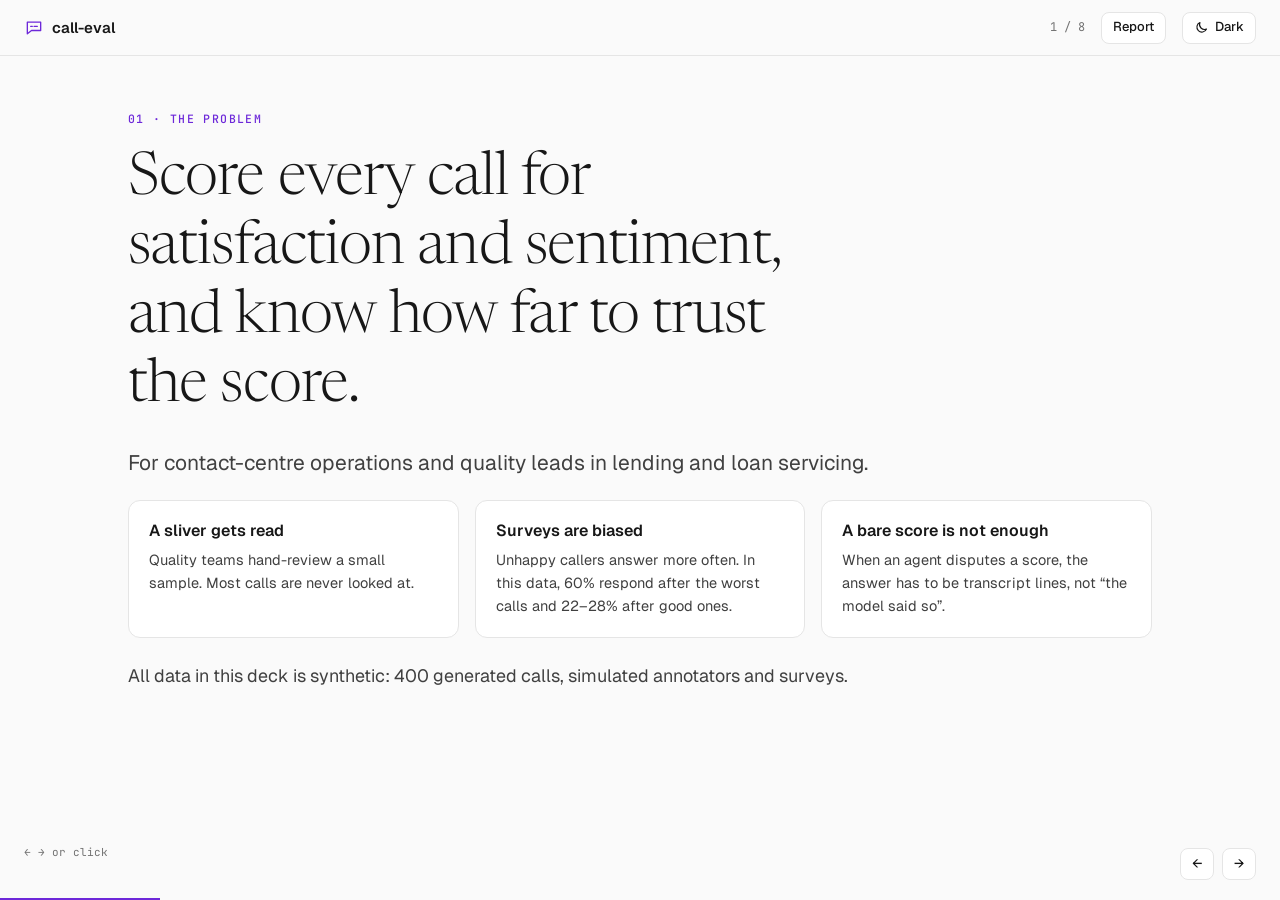
==== docs/pitch.html @ 8b32607b "Demo revamp: report structure, calm enterprise look, guided examples, deck" ====
<!doctype html>
<html lang="en">
<head>
<meta charset="utf-8">
<meta name="viewport" content="width=device-width, initial-scale=1">
<title>call-eval: deck</title>
<meta name="description" content="A short deck on call-eval: scoring every call for satisfaction and sentiment, and knowing how far to trust the score. Synthetic data.">
<link rel="icon" href="favicon.svg" type="image/svg+xml">
<link rel="icon" href="favicon-32.png" sizes="32x32" type="image/png">
<meta name="author" content="Henry Zhang">
<script>try { if (localStorage.getItem("calleval-theme") === "dark") document.documentElement.setAttribute("data-theme", "dark"); } catch (e) {}</script>
<link rel="preconnect" href="https://fonts.googleapis.com">
<link rel="preconnect" href="https://fonts.gstatic.com" crossorigin>
<link rel="stylesheet" href="https://fonts.googleapis.com/css2?family=Geist:wght@400;500;600&family=JetBrains+Mono:wght@400;500&family=Newsreader:opsz,wght@6..72,300;6..72,400&display=swap">
<link rel="stylesheet" href="style.css">
<style>
  html, body { height: 100%; }
  body { display: flex; flex-direction: column; overflow: hidden; }
  .deck-bar { display: flex; align-items: center; gap: 16px; height: 56px; padding: 0 24px; border-bottom: 1px solid var(--border); flex: none; }
  .deck-bar .count { font-family: var(--mono); font-size: 12px; color: var(--muted); margin-left: auto; }
  .stage { flex: 1; position: relative; min-height: 0; }
  .slide { position: absolute; inset: 0; display: none; overflow-y: auto; padding: 6vh 24px 96px; cursor: pointer; }
  .slide.on { display: block; }
  main > .slide + .slide { margin: 0; border: 0; }
  .slide p.eyebrow, .slide p.mono-label { font-size: 11.5px; }
  .slide p.eyebrow { color: var(--accent-ink); }
  .slide .weakness p { font-size: 14px; }
  .slide .flow li { font-size: 14px; }
  .slide-in { max-width: 64rem; margin: 0 auto; }
  .slide h1 { font-size: clamp(34px, 5vw, 60px); max-width: 20ch; margin: 18px 0 24px; }
  .slide h2 { font-size: clamp(30px, 4vw, 48px); max-width: 22ch; margin: 18px 0 24px; }
  .slide p, .slide li { font-size: clamp(15px, 1.4vw, 18px); color: var(--text-2); }
  .slide .lede { font-size: clamp(17px, 1.7vw, 21px); }
  .cols3 { display: grid; grid-template-columns: repeat(3, minmax(0, 1fr)); gap: 16px; margin-top: 8px; }
  .cols2 { display: grid; grid-template-columns: repeat(2, minmax(0, 1fr)); gap: 16px; margin-top: 8px; }
  @media (max-width: 820px) { .cols3, .cols2 { grid-template-columns: minmax(0, 1fr); } }
  .card h3 { font-size: 16px; margin-bottom: 6px; }
  .card p { font-size: 14.5px; margin: 0; }
  .card ul { margin: 0; padding-left: 18px; display: flex; flex-direction: column; gap: 6px; }
  .card li { font-size: 14.5px; }
  .quote { font-family: var(--mono); font-size: 13.5px; background: var(--accent-soft); border: 1px solid var(--accent); border-radius: 10px; padding: 12px 14px; color: var(--text); margin-top: 20px; display: inline-block; }
  .big-num { font-family: var(--serif); font-weight: 300; font-size: 48px; line-height: 1.05; letter-spacing: -0.02em; font-variant-numeric: tabular-nums; }
  .big-num small { font-family: var(--mono); font-size: 13px; color: var(--muted); margin-left: 4px; letter-spacing: 0; }
  .metric .k { font-family: var(--mono); font-size: 11px; color: var(--muted); text-transform: uppercase; letter-spacing: .1em; }
  .metric .d { font-size: 13.5px; color: var(--text-2); margin-top: 6px; }
  .res-grid { display: grid; grid-template-columns: minmax(0, 2fr) minmax(0, 1fr); gap: 16px; }
  @media (max-width: 820px) { .res-grid { grid-template-columns: minmax(0, 1fr); } }
  .res-grid .tiles { gap: 12px; }
  .cta { display: inline-flex; align-items: center; gap: 8px; height: 44px; padding: 0 18px; border-radius: 10px; background: var(--accent-ink); color: #fff; text-decoration: none; font-weight: 500; font-size: 15px; margin-top: 8px; }
  :root[data-theme="dark"] .cta { color: #0a0a0a; }
  .deck-nav { position: fixed; right: 24px; bottom: 20px; display: flex; gap: 8px; z-index: 5; }
  .progress { position: fixed; left: 0; bottom: 0; height: 2px; background: var(--accent-ink); transition: width .2s; }
  .hint { position: fixed; left: 24px; bottom: 26px; font-family: var(--mono); font-size: 11px; color: var(--muted); }
  @media (max-width: 600px) { .hint { display: none; } }
</style>
</head>
<body>
<header class="deck-bar">
  <a class="brand" href="index.html">
    <span class="logo" aria-hidden="true"><svg viewBox="0 0 24 24" width="20" height="20"><path d="M4 5h16v10H9l-5 4z" fill="none" stroke="currentColor" stroke-width="1.6" stroke-linejoin="round"/><path d="M8 10h2M12 10h4" stroke="currentColor" stroke-width="1.6" stroke-linecap="round"/></svg></span>
    <span>call-eval</span>
  </a>
  <span class="count" id="count" aria-live="polite"></span>
  <a class="btn" href="index.html">Report</a>
  <button class="btn theme-btn" id="themeBtn" type="button" aria-pressed="false" aria-label="Switch to dark theme">
    <svg class="i-moon" viewBox="0 0 24 24" width="15" height="15" aria-hidden="true"><path d="M20 14.5A8 8 0 0 1 9.5 4a8 8 0 1 0 10.5 10.5z" fill="none" stroke="currentColor" stroke-width="1.8" stroke-linejoin="round"/></svg>
    <svg class="i-sun" viewBox="0 0 24 24" width="15" height="15" aria-hidden="true"><circle cx="12" cy="12" r="4" fill="none" stroke="currentColor" stroke-width="1.8"/><path d="M12 2v2M12 20v2M2 12h2M20 12h2M4.9 4.9l1.4 1.4M17.7 17.7l1.4 1.4M4.9 19.1l1.4-1.4M17.7 6.3l1.4-1.4" stroke="currentColor" stroke-width="1.8" stroke-linecap="round"/></svg>
    <span class="theme-label">Dark</span>
  </button>
</header>

<main class="stage" id="stage">
  <!-- 1 -->
  <section class="slide" aria-label="1. The problem"><div class="slide-in">
    <p class="eyebrow">01 &middot; The problem</p>
    <h1>Score every call for satisfaction and sentiment, and know how far to trust the score.</h1>
    <p class="lede">For contact-centre operations and quality leads in lending and loan servicing.</p>
    <div class="cols3">
      <div class="card"><h3>A sliver gets read</h3><p>Quality teams hand-review a small sample. Most calls are never looked at.</p></div>
      <div class="card"><h3>Surveys are biased</h3><p>Unhappy callers answer more often. In this data, 60% respond after the worst calls and 22&ndash;28% after good ones.</p></div>
      <div class="card"><h3>A bare score is not enough</h3><p>When an agent disputes a score, the answer has to be transcript lines, not &ldquo;the model said so&rdquo;.</p></div>
    </div>
    <p class="fine" style="margin-top:24px">All data in this deck is synthetic: 400 generated calls, simulated annotators and surveys.</p>
  </div></section>

  <!-- 2 -->
  <section class="slide" aria-label="2. The approach"><div class="slide-in">
    <p class="eyebrow">02 &middot; The approach</p>
    <h2>A model extracts facts. Code turns them into scores.</h2>
    <div class="cols3">
      <div class="card"><h3>Extract, don&rsquo;t judge</h3><p>The model answers narrow typed questions: was each request resolved, how many repeats, holds and transfers, which turn shows it. It never emits a score.</p></div>
      <div class="card"><h3>Two scores, separate evidence</h3><p>Satisfaction comes from resolution and effort. Sentiment comes from what the caller said. The gap between them is the polite-but-unresolved churn risk.</p></div>
      <div class="card"><h3>Measure trust</h3><p>Compare with two human annotators (the ceiling), seal a holdout, calibrate against surveys, and publish the error alongside the score.</p></div>
    </div>
  </div></section>

  <!-- 3 -->
  <section class="slide" aria-label="3. How it works"><div class="slide-in">
    <p class="eyebrow">03 &middot; How it works</p>
    <h2>Five steps, each one testable on its own.</h2>
    <ol class="flow" aria-label="Pipeline">
      <li><span class="n">1</span><b>Quality gate</b><span>Speaker labels, ASR confidence, length, dropped calls. Failures go to review.</span></li>
      <li><span class="n">2</span><b>Split by request</b><span>Each request judged on its own turns.</span></li>
      <li class="accent"><span class="n">3</span><b>Extract</b><span>Typed fields with validated evidence spans.</span></li>
      <li><span class="n">4</span><b>Score in code</b><span>Worst-weighted roll-up, one-line explanation.</span></li>
      <li><span class="n">5</span><b>Calibrate</b><span>Isotonic map to the survey scale, bias-weighted.</span></li>
    </ol>
    <p class="quote">C0379 &rarr; scored 2: hardship / forbearance not resolved &middot; sentiment mild</p>
    <p class="fine" style="margin-top:12px">The explanation is generated by code from the extracted fields; the transcript lines behind it are stored with the score.</p>
  </div></section>

  <!-- 4 -->
  <section class="slide" aria-label="4. Live demo"><div class="slide-in">
    <p class="eyebrow">04 &middot; Live demo</p>
    <h2>Every score opens onto the lines that produced it.</h2>
    <p class="lede">The report walks through three real calls from the data: a clearly satisfied caller, a polite caller who is a churn risk, and a call the quality gate sent to a person.</p>
    <a class="cta" href="index.html#product">Open the demo &rarr;</a>
    <div class="cols3" style="margin-top:28px">
      <div class="card"><h3>Call explorer</h3><p>Transcript with evidence highlighted, both scores and their explanations, human labels where they exist.</p></div>
      <div class="card"><h3>Review queue</h3><p>Every call that was not scored, or needs a look, with the reason.</p></div>
      <div class="card"><h3>Roll-ups</h3><p>By agent and by intent: mean score, calibrated score, unresolved share, churn risk.</p></div>
    </div>
  </div></section>

  <!-- 5 -->
  <section class="slide" aria-label="5. Results"><div class="slide-in">
    <p class="eyebrow">05 &middot; Results</p>
    <h2>At the human ceiling on satisfaction. Weak on the quiet churn risk.</h2>
    <div class="res-grid">
      <div class="tiles">
        <div class="tile metric"><div class="k">Satisfaction agreement</div><div class="big-num">0.85<small>wκ</small></div><div class="d">Jev vs adjudicated, sealed holdout, 95% CI [0.78, 0.91]. Two humans agree at 0.87; Jev vs one annotator 0.76.</div></div>
        <div class="tile metric"><div class="k">Sentiment agreement</div><div class="big-num">0.82<small>κ</small></div><div class="d">vs adjudicated, 95% CI [0.70, 0.91]. Two humans agree at 0.59.</div></div>
        <div class="tile metric"><div class="k">Calibration error</div><div class="big-num">0.14<small>survey pts</small></div><div class="d">Out of fold, down from 0.23 raw, on 83 survey calls.</div></div>
        <div class="tile metric"><div class="k">Cost and speed</div><div class="big-num">$4.14<small>per 20k calls</small></div><div class="d">293 ms per call (p50); 20,000 calls in about 25 minutes.</div></div>
      </div>
      <div class="card weakness">
        <p class="mono-label">Main weakness</p>
        <h4>The quiet churn risk is under-found</h4>
        <div class="v">6 / 15<small>found</small></div>
        <p>Polite, unresolved callers on the sealed holdout: Jev finds 6 of 15, the rules 8 of 15, both with no false alarms.</p>
        <p class="also">And on this synthetic data the rule baseline is not worse than Jev: the paired dev difference is &minus;0.016 [&minus;0.046, +0.011] on satisfaction, within noise.</p>
      </div>
    </div>
  </div></section>

  <!-- 6 -->
  <section class="slide" aria-label="6. How it was built and tested"><div class="slide-in">
    <p class="eyebrow">06 &middot; How it was built and tested</p>
    <h2>The rules that matter are enforced by code, not good intentions.</h2>
    <div class="cols2">
      <div class="card"><h3>Evaluation discipline</h3><ul>
        <li>200 dev calls to iterate; 100 sealed, read through one function, ledgered by hash, a second run refused.</li>
        <li>Baseline run twice: 98.8% identical satisfaction, 99.4% identical sentiment.</li>
        <li>A change counts only if a paired bootstrap clears sampling and run-to-run noise. One did: sentiment +0.059 [+0.008, +0.110].</li>
      </ul></div>
      <div class="card"><h3>Engineering</h3><ul>
        <li>56 pytest tests, no network: determinism, span integrity, gate, holdout guard, calibration, schema.</li>
        <li>Architecture tests: one module may call a model, one function may open the holdout, scoring never imports an extractor.</li>
        <li>Every model response cached; model id, question version and code version on every row.</li>
        <li>Coding-agent guardrails: an edit guard on data and acceptance tests, tests after every edit, a read-only reviewer.</li>
      </ul></div>
    </div>
  </div></section>

  <!-- 7 -->
  <section class="slide" aria-label="7. Limits"><div class="slide-in">
    <p class="eyebrow">07 &middot; Limits</p>
    <h2>What this does not show yet.</h2>
    <div class="cols2">
      <div class="card"><ul>
        <li><b>Synthetic data.</b> Template-generated calls make agreement optimistic; on real calls the ceiling must be measured.</li>
        <li><b>The rules are not a result.</b> They were written against the same templates; expect them to fall away on real paraphrase.</li>
        <li><b>Churn-risk recall</b> is low: most polite, unresolved callers are missed.</li>
      </ul></div>
      <div class="card"><ul>
        <li><b>83 surveys</b> behind calibration. It helps Jev and slightly hurts the rules; until error is clearly below raw, publish buckets.</li>
        <li><b>Adjudication is simulated.</b> The system-vs-one-annotator comparison does not depend on it.</li>
        <li><b>One disclosed leak:</b> two holdout calls appeared in an early eight-call smoke test.</li>
      </ul></div>
    </div>
  </div></section>

  <!-- 8 -->
  <section class="slide" aria-label="8. Roadmap"><div class="slide-in">
    <p class="eyebrow">08 &middot; Roadmap</p>
    <h2>Now, next, later.</h2>
    <div class="cols3">
      <div class="card"><p class="mono-label" style="color:var(--accent-ink);margin-bottom:10px">Now</p><ul>
        <li>Raise churn-risk recall on dev; keep a change only if it clears both noise floors.</li>
        <li>Tighten Jev intent precision: require a cited caller turn for model-only requests.</li>
      </ul></div>
      <div class="card"><p class="mono-label" style="color:var(--accent-ink);margin-bottom:10px">Next</p><ul>
        <li>Score-distribution drift alert.</li>
        <li>A shadow night of about 20,000 calls, published as buckets until calibration holds.</li>
      </ul></div>
      <div class="card"><p class="mono-label" style="color:var(--accent-ink);margin-bottom:10px">Later</p><ul>
        <li>Real calls and real annotators; measure the ceiling first.</li>
        <li>Calibration on real surveys, refit on a schedule.</li>
      </ul></div>
    </div>
    <p style="margin-top:28px"><a href="index.html">Read the full report</a> &middot; <a href="https://github.com/henryzhangpku/call-eval">Source on GitHub</a></p>
  </div></section>
</main>

<div class="deck-nav">
  <button class="btn" id="prev" type="button" aria-label="Previous slide">&larr;</button>
  <button class="btn" id="next" type="button" aria-label="Next slide">&rarr;</button>
</div>
<p class="hint">&larr; &rarr; or click</p>
<div class="progress" id="progress"></div>

<script>
(function () {
  "use strict";
  var slides = Array.prototype.slice.call(document.querySelectorAll(".slide")), i = 0;
  function go(n) {
    i = Math.max(0, Math.min(slides.length - 1, n));
    slides.forEach(function (s, k) { s.classList.toggle("on", k === i); s.setAttribute("aria-hidden", String(k !== i)); });
    document.getElementById("count").textContent = (i + 1) + " / " + slides.length;
    document.getElementById("progress").style.width = (100 * (i + 1) / slides.length) + "%";
    if (location.hash !== "#" + (i + 1)) history.replaceState(null, "", "#" + (i + 1));
  }
  document.addEventListener("keydown", function (e) {
    if (e.altKey || e.ctrlKey || e.metaKey) return;
    if (e.key === "ArrowRight" || e.key === "PageDown" || e.key === " ") { e.preventDefault(); go(i + 1); }
    else if (e.key === "ArrowLeft" || e.key === "PageUp") { e.preventDefault(); go(i - 1); }
    else if (e.key === "Home") go(0);
    else if (e.key === "End") go(slides.length - 1);
  });
  document.getElementById("stage").addEventListener("click", function (e) {
    if (e.target.closest("a, button")) return;
    if (window.getSelection && String(window.getSelection())) return;
    go(e.clientX < window.innerWidth * 0.25 ? i - 1 : i + 1);
  });
  document.getElementById("prev").addEventListener("click", function () { go(i - 1); });
  document.getElementById("next").addEventListener("click", function () { go(i + 1); });
  window.addEventListener("hashchange", function () { go((parseInt(location.hash.slice(1), 10) || 1) - 1); });
  go((parseInt(location.hash.slice(1), 10) || 1) - 1);

  // Light by default; dark only through the toggle.
  var root = document.documentElement, btn = document.getElementById("themeBtn");
  function label() {
    var dark = root.getAttribute("data-theme") === "dark";
    btn.setAttribute("aria-pressed", String(dark));
    btn.setAttribute("aria-label", dark ? "Switch to light theme" : "Switch to dark theme");
    btn.querySelector(".theme-label").textContent = dark ? "Light" : "Dark";
  }
  label();
  btn.addEventListener("click", function () {
    var next = root.getAttribute("data-theme") === "dark" ? "light" : "dark";
    if (next === "dark") root.setAttribute("data-theme", "dark"); else root.removeAttribute("data-theme");
    try { localStorage.setItem("calleval-theme", next); } catch (e) { /* storage unavailable */ }
    label();
  });
})();
</script>
</body>
</html>
---- docs/style.css ----
/* call-eval demo and deck. Calm, neutral enterprise look: light by default, dark only through the toggle. */
:root {
  color-scheme: light;
  --bg: #fafafa;
  --surface: #ffffff;
  --surface-2: #f5f5f5;
  --border: #e5e5e5;
  --border-strong: #d4d4d4;
  --text: #171717;
  --text-2: #404040;
  --muted: #737373;
  --accent: #e9d5ff;
  --accent-soft: #f5edff;
  --accent-ink: #6d28d9;
  /* series: Jev, rules, human ceiling */
  --s1: #6d28d9;
  --s2: #a78bfa;
  --s-ceil: #a3a3a3;
  --grid: #ededed;
  /* sequential lavender to violet, with a readable ink per step */
  --seq-0: #f5f5f5; --seq-1: #f5edff; --seq-2: #e9d5ff; --seq-3: #d8b4fe;
  --seq-4: #a78bfa; --seq-5: #7c3aed; --seq-6: #5b21b6;
  --on-seq-0: #171717; --on-seq-1: #171717; --on-seq-2: #171717; --on-seq-3: #171717;
  --on-seq-4: #171717; --on-seq-5: #ffffff; --on-seq-6: #ffffff;
  /* semantic */
  --risk: #c2410c;
  --risk-bg: #fff1e8;
  --good: #15803d;
  --warn: #a16207;
  --hl-outcome: #f3e8ff; --ring-outcome: #7c3aed;
  --hl-effort: #fef3c7; --ring-effort: #b45309;
  --hl-pos: #dcfce7; --ring-pos: #16a34a;
  --hl-neu: #f0f0f0; --ring-neu: #a3a3a3;
  --hl-neg: #fee2e2; --ring-neg: #dc2626;
  --radius: 12px;
  --serif: "Newsreader", Georgia, "Times New Roman", serif;
  --sans: "Geist", system-ui, -apple-system, "Segoe UI", Roboto, "Helvetica Neue", Arial, sans-serif;
  --mono: "JetBrains Mono", ui-monospace, "SF Mono", Menlo, Consolas, monospace;
}
:root[data-theme="dark"] {
  color-scheme: dark;
  --bg: #0a0a0a; --surface: #171717; --surface-2: #1f1f1f; --border: #2a2a2a; --border-strong: #3a3a3a;
  --text: #fafafa; --text-2: #d4d4d4; --muted: #a3a3a3;
  --accent: #3b2a5c; --accent-soft: #221a33; --accent-ink: #c4b5fd;
  --s1: #c4b5fd; --s2: #7c3aed; --s-ceil: #737373; --grid: #262626;
  --seq-0: #1f1f1f; --seq-1: #2a2140; --seq-2: #3b2a5c; --seq-3: #4c1d95;
  --seq-4: #6d28d9; --seq-5: #a78bfa; --seq-6: #ddd6fe;
  --on-seq-0: #fafafa; --on-seq-1: #fafafa; --on-seq-2: #fafafa; --on-seq-3: #fafafa;
  --on-seq-4: #ffffff; --on-seq-5: #0a0a0a; --on-seq-6: #0a0a0a;
  --risk: #fb923c; --risk-bg: #2f1a0e; --good: #4ade80; --warn: #facc15;
  --hl-outcome: #2e2245; --ring-outcome: #a78bfa;
  --hl-effort: #3a2d0c; --ring-effort: #f59e0b;
  --hl-pos: #10301d; --ring-pos: #22c55e;
  --hl-neu: #262626; --ring-neu: #737373;
  --hl-neg: #3b1414; --ring-neg: #f87171;
}

* { box-sizing: border-box; }
html { scroll-behavior: smooth; scroll-padding-top: 72px; }
body { margin: 0; background: var(--bg); color: var(--text); font: 15px/1.6 var(--sans); -webkit-font-smoothing: antialiased; }
.wrap { max-width: 72rem; margin: 0 auto; padding: 0 24px; }
a { color: var(--accent-ink); text-underline-offset: 3px; text-decoration-thickness: 1px; }
:focus-visible { outline: 2px solid var(--accent-ink); outline-offset: 2px; border-radius: 4px; }
h1, h2, .h-md { font-family: var(--serif); font-weight: 300; letter-spacing: -0.015em; line-height: 1.15; }
h1 { font-size: clamp(34px, 5vw, 56px); margin: 14px 0 20px; max-width: 22ch; }
h2 { font-size: clamp(28px, 3.6vw, 40px); margin: 12px 0 18px; max-width: 26ch; }
.h-md { font-size: clamp(22px, 2.4vw, 28px); margin: 0 0 10px; }
h3, h4 { font-size: 15px; font-weight: 600; margin: 0 0 8px; line-height: 1.3; }
.h-sm { font-family: var(--mono); font-size: 11.5px; font-weight: 500; text-transform: uppercase; letter-spacing: .1em; color: var(--muted); margin: 32px 0 12px; }
p { margin: 0 0 12px; }
.muted { color: var(--muted); font-weight: 400; }
.small { font-size: 13px; }
.fine { font-size: 12.5px; color: var(--muted); }
.sr { position: absolute; width: 1px; height: 1px; overflow: hidden; clip: rect(0 0 0 0); white-space: nowrap; }
.eyebrow, .mono-label { font-family: var(--mono); font-size: 11.5px; font-weight: 500; text-transform: uppercase; letter-spacing: .12em; color: var(--muted); margin: 0; }
.eyebrow { color: var(--accent-ink); }

/* header and section nav */
.top { position: sticky; top: 0; z-index: 10; background: color-mix(in srgb, var(--bg) 90%, transparent); backdrop-filter: blur(10px); border-bottom: 1px solid var(--border); }
.top-inner { display: flex; align-items: center; gap: 20px; height: 56px; }
.brand { display: flex; align-items: center; gap: 8px; font-weight: 600; color: var(--text); text-decoration: none; font-size: 15px; }
.logo { color: var(--accent-ink); display: inline-flex; }
.nav { display: flex; gap: 4px; margin: 0 auto; overflow-x: auto; scrollbar-width: none; }
.nav a { color: var(--muted); text-decoration: none; font-size: 13.5px; white-space: nowrap; padding: 6px 10px; border-radius: 8px; }
.nav a:hover { color: var(--text); }
.nav a.active { color: var(--text); background: var(--accent-soft); box-shadow: inset 0 0 0 1px var(--accent); }
.top-actions { display: flex; gap: 8px; flex: none; }
.btn { display: inline-flex; align-items: center; gap: 6px; height: 32px; padding: 0 11px; border: 1px solid var(--border); border-radius: 8px; background: var(--surface); color: var(--text); text-decoration: none; font: inherit; font-size: 13px; font-weight: 500; white-space: nowrap; cursor: pointer; }
.btn:hover { border-color: var(--border-strong); }
.theme-btn .i-sun { display: none; }
:root[data-theme="dark"] .theme-btn .i-sun { display: inline; }
:root[data-theme="dark"] .theme-btn .i-moon { display: none; }
@media (max-width: 760px) {
  .top-inner { gap: 10px; }
  .nav { display: none; }
  .top-actions { margin-left: auto; }
}
@media (max-width: 420px) { .btn span { display: none; } }

/* sections */
main > section.wrap { padding-top: 72px; padding-bottom: 8px; }
main > section + section { border-top: 1px solid var(--border); margin-top: 64px; }
.lede { font-size: 18px; color: var(--text-2); max-width: 62ch; margin: 0 0 20px; }
.section-lede { color: var(--text-2); max-width: 70ch; margin: 0 0 20px; }
.note { display: inline-flex; flex-wrap: wrap; gap: 4px 12px; align-items: baseline; border: 1px solid var(--border); background: var(--surface); border-radius: 10px; padding: 10px 14px; font-size: 13.5px; color: var(--text-2); margin: 0; }
.note .mono-label { color: var(--accent-ink); }
.sub { margin-top: 56px; }

.card { background: var(--surface); border: 1px solid var(--border); border-radius: var(--radius); padding: 20px; margin: 0; min-width: 0; }
.card.flush { padding: 0; }
figure.card figcaption { font-size: 14px; margin-bottom: 14px; }
.grid2 { display: grid; grid-template-columns: repeat(2, minmax(0, 1fr)); gap: 16px; }
@media (max-width: 820px) { .grid2 { grid-template-columns: minmax(0, 1fr); } }
.approach-intro { gap: 32px; margin-top: 8px; }
.approach-intro p { color: var(--text-2); }
.approach-intro .h-sm { margin-top: 8px; }
.scroll-x { overflow-x: auto; }

/* flow */
.flow { list-style: none; padding: 0; margin: 0; display: grid; grid-template-columns: repeat(5, minmax(0, 1fr)); border: 1px solid var(--border); border-radius: var(--radius); background: var(--surface); }
.flow li { padding: 16px 18px; display: flex; flex-direction: column; gap: 4px; font-size: 13.5px; color: var(--text-2); position: relative; }
.flow li:first-child { border-radius: var(--radius) 0 0 var(--radius); }
.flow li:last-child { border-radius: 0 var(--radius) var(--radius) 0; }
.flow li + li { border-left: 1px solid var(--border); }
.flow li b { color: var(--text); font-size: 14.5px; font-weight: 600; }
.flow li .n { font-family: var(--mono); font-size: 11px; color: var(--muted); }
.flow li.accent { background: var(--accent-soft); }
.flow li.accent .n { color: var(--accent-ink); }
.flow li + li::before { content: ""; position: absolute; left: -5px; top: 20px; width: 8px; height: 8px; border-top: 1px solid var(--border-strong); border-right: 1px solid var(--border-strong); background: var(--surface); transform: rotate(45deg); }
@media (max-width: 820px) {
  .flow { grid-template-columns: minmax(0, 1fr); }
  .flow li:first-child, .flow li:last-child { border-radius: 0; }
  .flow li + li { border-left: 0; border-top: 1px solid var(--border); }
  .flow li + li::before { display: none; }
}

/* tables */
table.tbl { border-collapse: collapse; width: 100%; font-size: 13px; font-variant-numeric: tabular-nums; }
.tbl th, .tbl td { text-align: left; padding: 9px 12px; border-bottom: 1px solid var(--border); vertical-align: top; }
.tbl tbody tr:last-child td { border-bottom: 0; }
.tbl th { color: var(--muted); font-family: var(--mono); font-weight: 500; font-size: 11px; text-transform: uppercase; letter-spacing: .08em; position: sticky; top: 0; background: var(--surface); z-index: 1; }
.tbl td.num, .tbl th.num { text-align: right; }
.tbl td.num { font-family: var(--mono); font-size: 12.5px; }
.tbl tr.clickable { cursor: pointer; }
.tbl tr.clickable:hover td { background: var(--surface-2); }
.tbl .id { font-family: var(--mono); font-size: 12.5px; }
.decisions { min-width: 760px; }
.decisions td { color: var(--text-2); }
.decisions td:first-child { font-weight: 600; color: var(--text); width: 16%; }
.decisions td:nth-child(2) { width: 26%; }
.decisions td:nth-child(3) { color: var(--muted); width: 22%; }
.scroll-card { max-height: 440px; overflow: auto; }
.tbl-h { padding: 16px 12px 6px; margin: 0; }

/* headline tiles */
.headline { display: grid; grid-template-columns: minmax(0, 2fr) minmax(0, 1fr); gap: 16px; align-items: stretch; }
@media (max-width: 900px) { .headline { grid-template-columns: minmax(0, 1fr); } }
.tiles { display: grid; grid-template-columns: repeat(2, minmax(0, 1fr)); gap: 16px; }
.tiles.ops { grid-template-columns: repeat(4, minmax(0, 1fr)); margin-top: 16px; }
@media (max-width: 820px) { .tiles.ops { grid-template-columns: repeat(2, minmax(0, 1fr)); } }
@media (max-width: 520px) { .tiles, .tiles.ops { grid-template-columns: minmax(0, 1fr); } }
.tile { background: var(--surface); border: 1px solid var(--border); border-radius: var(--radius); padding: 18px 20px; min-width: 0; }
.tile .k, .fact .k { font-family: var(--mono); font-size: 11px; color: var(--muted); text-transform: uppercase; letter-spacing: .1em; }
.tile .v { font-family: var(--serif); font-weight: 300; font-size: 44px; line-height: 1.1; margin: 8px 0 6px; font-variant-numeric: tabular-nums; letter-spacing: -0.02em; }
.tile .v small, .weakness .v small { font-family: var(--mono); font-size: 13px; color: var(--muted); letter-spacing: 0; margin-left: 4px; }
.tile .d { font-size: 13px; color: var(--text-2); }
.tiles.ops .tile .v { font-size: 32px; }
.weakness { border-color: color-mix(in srgb, var(--risk) 45%, var(--border)); display: flex; flex-direction: column; gap: 8px; }
.weakness .mono-label { color: var(--risk); }
.weakness .v { font-family: var(--serif); font-weight: 300; font-size: 44px; line-height: 1.1; font-variant-numeric: tabular-nums; letter-spacing: -0.02em; }
.weakness p { font-size: 13.5px; color: var(--text-2); margin: 0; }
.weakness .also { border-top: 1px solid var(--border); padding-top: 10px; margin-top: auto; }

/* segmented control */
.seg { display: inline-flex; background: var(--surface-2); border: 1px solid var(--border); border-radius: 9px; padding: 3px; gap: 2px; margin-bottom: 14px; }
.seg button { background: none; border: 0; color: var(--muted); font: inherit; font-size: 13px; padding: 5px 12px; border-radius: 6px; cursor: pointer; }
.seg button[aria-selected="true"] { background: var(--surface); color: var(--text); box-shadow: inset 0 0 0 1px var(--border); font-weight: 500; }
.seg.small button { font-size: 12px; padding: 3px 10px; }

/* agreement bars */
.bars { display: flex; flex-direction: column; gap: 14px; }
.bar-row { display: grid; grid-template-columns: 120px minmax(0, 1fr) 52px; gap: 12px; align-items: center; font-size: 13px; }
.bar-row .lab { color: var(--text-2); }
.bar-row .val { text-align: right; font-family: var(--mono); font-size: 12.5px; font-variant-numeric: tabular-nums; }
.bar-track { position: relative; height: 22px; }
.bar-track svg { display: block; width: 100%; height: 22px; overflow: visible; }
.axis-row { display: flex; justify-content: space-between; font-family: var(--mono); font-size: 11px; color: var(--muted); }

.details summary { cursor: pointer; font-weight: 500; font-size: 14px; }
.details[open] summary { margin-bottom: 14px; }
details.card { margin-top: 16px; }

.cm { border-collapse: separate; border-spacing: 3px; font-family: var(--mono); font-size: 12px; font-variant-numeric: tabular-nums; }
.cm td, .cm th { width: 40px; height: 32px; text-align: center; border-radius: 6px; }
.cm th { color: var(--muted); font-weight: 400; font-size: 11px; }

/* quadrant */
.quad-grid { align-items: start; }
.quad { display: grid; grid-template-columns: 64px repeat(3, minmax(0, 1fr)); gap: 4px; font-size: 13px; }
.quad .h { color: var(--muted); text-align: center; font-family: var(--mono); font-size: 11px; padding: 4px 0; text-transform: uppercase; letter-spacing: .06em; }
.quad .rh { color: var(--muted); font-family: var(--mono); font-size: 11px; display: flex; align-items: center; }
.quad .cell { border-radius: 8px; padding: 12px 8px; text-align: center; font-variant-numeric: tabular-nums; position: relative; min-height: 72px; display: flex; flex-direction: column; justify-content: center; }
.quad .cell b { font-family: var(--serif); font-weight: 400; font-size: 26px; line-height: 1.1; }
.quad .cell span { font-size: 11px; opacity: .8; }
.quad .cell.risk { box-shadow: inset 0 0 0 2px var(--risk); }
.quad .cell.risk::after { content: "churn risk"; display: block; margin: 4px auto 0; font-family: var(--mono); font-size: 10px; font-weight: 500; color: var(--risk); background: var(--surface); padding: 0 5px; border-radius: 4px; text-transform: uppercase; letter-spacing: .06em; }
.quad-axis { font-size: 12px; color: var(--muted); margin-top: 8px; text-align: center; }
.churn-list .count { color: var(--risk); font-family: var(--mono); font-weight: 500; }
.chips { list-style: none; padding: 0; margin: 0; display: flex; flex-wrap: wrap; gap: 6px; max-height: 260px; overflow: auto; }
.chips button { font: inherit; font-family: var(--mono); font-size: 12px; background: var(--surface); color: var(--text); border: 1px solid var(--border); border-radius: 999px; padding: 3px 10px; cursor: pointer; }
.chips button:hover { border-color: var(--risk); color: var(--risk); }

/* guided examples */
.guided { display: grid; grid-template-columns: repeat(3, minmax(0, 1fr)); gap: 12px; }
@media (max-width: 820px) { .guided { grid-template-columns: minmax(0, 1fr); } }
.guide { text-align: left; font: inherit; color: var(--text); background: var(--surface); border: 1px solid var(--border); border-radius: var(--radius); padding: 16px 18px; cursor: pointer; display: flex; flex-direction: column; gap: 6px; }
.guide:hover { border-color: var(--accent-ink); }
.guide[aria-pressed="true"] { border-color: var(--accent-ink); background: var(--accent-soft); }
.guide .mono-label { display: flex; gap: 8px; align-items: center; }
.guide .dot { width: 8px; height: 8px; border-radius: 50%; display: inline-block; }
.guide b { font-weight: 600; font-size: 14.5px; }
.guide .d { font-size: 13px; color: var(--text-2); }
.guide .go { font-family: var(--mono); font-size: 11.5px; color: var(--accent-ink); margin-top: 2px; }

/* explorer */
.explorer { display: grid; grid-template-columns: 290px minmax(0, 1fr); gap: 0; padding: 0; overflow: hidden; }
.exp-side { border-right: 1px solid var(--border); display: flex; flex-direction: column; min-height: 0; }
.filters { padding: 12px; border-bottom: 1px solid var(--border); display: flex; flex-direction: column; gap: 8px; }
.filters select { font: inherit; font-size: 13.5px; padding: 7px 9px; border-radius: 8px; border: 1px solid var(--border); background: var(--surface); color: var(--text); }
.filters .seg { margin: 0; align-self: flex-start; }
.call-list { list-style: none; margin: 0; padding: 0; overflow-y: auto; max-height: 660px; }
.call-list li button { width: 100%; text-align: left; background: none; border: 0; border-bottom: 1px solid var(--border); padding: 10px 12px; cursor: pointer; color: var(--text); font: inherit; font-size: 13px; display: grid; grid-template-columns: 56px 1fr auto; gap: 8px; align-items: center; }
.call-list li button:hover { background: var(--surface-2); }
.call-list li button[aria-current="true"] { background: var(--accent-soft); box-shadow: inset 2px 0 0 var(--accent-ink); }
.call-list .cid { font-family: var(--mono); font-size: 12px; }
.call-list .meta { color: var(--muted); font-size: 12px; white-space: nowrap; overflow: hidden; text-overflow: ellipsis; }
.exp-main { padding: 20px; min-width: 0; max-height: 780px; overflow-y: auto; }
@media (max-width: 820px) {
  .explorer { grid-template-columns: minmax(0, 1fr); }
  .exp-side { border-right: 0; border-bottom: 1px solid var(--border); }
  .call-list { max-height: 260px; }
  .exp-main { max-height: none; }
}
.flash { animation: flash 1.4s ease-out; }
@keyframes flash { 0% { box-shadow: 0 0 0 4px var(--accent); } 100% { box-shadow: 0 0 0 0 transparent; } }

.badge { display: inline-flex; align-items: center; gap: 4px; font-family: var(--mono); font-size: 10.5px; font-weight: 500; padding: 2px 8px; border-radius: 999px; background: var(--surface-2); color: var(--text-2); white-space: nowrap; text-transform: uppercase; letter-spacing: .06em; border: 1px solid var(--border); }
.badge.risk { background: var(--risk-bg); color: var(--risk); border-color: transparent; }
.badge.rev { background: var(--hl-effort); color: var(--text); border-color: transparent; }
.score-pill { display: inline-grid; place-items: center; min-width: 24px; height: 22px; border-radius: 6px; font-family: var(--mono); font-size: 12px; background: var(--surface-2); border: 1px solid var(--border); color: var(--text); }

.detail-head { display: flex; flex-wrap: wrap; gap: 8px; align-items: center; justify-content: space-between; }
.detail-head h4 { margin: 0; font-family: var(--mono); font-size: 16px; font-weight: 500; }
.scores { display: grid; grid-template-columns: repeat(2, minmax(0, 1fr)); gap: 12px; margin: 14px 0; }
@media (max-width: 560px) { .scores { grid-template-columns: minmax(0, 1fr); } }
.scorebox { border: 1px solid var(--border); border-radius: 10px; padding: 14px; }
.scorebox .big { font-family: var(--serif); font-weight: 300; font-size: 34px; line-height: 1.15; font-variant-numeric: tabular-nums; }
.scorebox .big .muted { font-family: var(--mono); font-size: 12px; }
.scorebox .why { font-size: 13.5px; color: var(--text-2); margin-top: 4px; }
.kv { display: flex; flex-wrap: wrap; gap: 6px 14px; font-size: 12.5px; color: var(--muted); align-items: center; }
.kv b { color: var(--text-2); font-weight: 500; }
.intents { margin: 8px 0 14px; display: flex; flex-direction: column; gap: 6px; }
.intent-row { display: grid; grid-template-columns: 130px 70px minmax(0,1fr); gap: 8px; font-size: 13px; align-items: baseline; }
@media (max-width: 560px) { .intent-row { grid-template-columns: minmax(0,1fr) auto; } .intent-row .why { grid-column: 1 / -1; } }
.res-yes { color: var(--good); font-weight: 600; }
.res-partial { color: var(--warn); font-weight: 600; }
.res-no { color: var(--risk); font-weight: 600; }

.legend { display: flex; flex-wrap: wrap; gap: 6px 14px; font-size: 12px; color: var(--text-2); margin: 6px 0 12px; }
.legend .sw { display: inline-block; width: 12px; height: 12px; border-radius: 3px; vertical-align: -2px; margin-right: 5px; border-bottom: 2px solid; }
.transcript { display: flex; flex-direction: column; gap: 2px; font-size: 14px; }
.turn { display: grid; grid-template-columns: 30px 60px minmax(0, 1fr); gap: 8px; padding: 5px 8px; border-radius: 6px; }
.turn.in-seg { background: var(--surface-2); }
.turn .ix { color: var(--muted); font-family: var(--mono); font-size: 11.5px; padding-top: 2px; }
.turn .who { font-family: var(--mono); font-size: 10.5px; color: var(--muted); padding-top: 3px; text-transform: uppercase; letter-spacing: .08em; }
.turn.caller .who { color: var(--accent-ink); }
.turn .tx { overflow-wrap: anywhere; }
mark { color: inherit; border-radius: 3px; padding: 0 1px; border-bottom: 2px solid; }
mark.outcome, .sw.outcome { background: var(--hl-outcome); border-color: var(--ring-outcome); }
mark.effort, .sw.effort { background: var(--hl-effort); border-color: var(--ring-effort); }
mark.pos, .sw.pos { background: var(--hl-pos); border-color: var(--ring-pos); }
mark.neu, .sw.neu { background: var(--hl-neu); border-color: var(--ring-neu); }
mark.neg, .sw.neg { background: var(--hl-neg); border-color: var(--ring-neg); }
.gate-box { border: 1px dashed var(--border-strong); border-radius: 10px; padding: 12px 14px; margin: 14px 0; font-size: 13.5px; color: var(--text-2); }
.gate-box ul { margin: 6px 0 0; padding-left: 18px; }

/* charts */
.chart svg { display: block; width: 100%; height: auto; }
.chart text { fill: var(--muted); font-size: 11px; font-family: var(--mono); }
.chart .gridline { stroke: var(--grid); }
.tooltip { position: fixed; pointer-events: none; z-index: 50; background: var(--surface); color: var(--text); border: 1px solid var(--border); padding: 7px 10px; border-radius: 8px; font-size: 12px; line-height: 1.45; max-width: 260px; opacity: 0; transition: opacity .1s; }
.tooltip.on { opacity: 1; }
.chart-legend { display: flex; gap: 16px; font-size: 12.5px; color: var(--text-2); margin-top: 8px; flex-wrap: wrap; }
.chart-legend i { display: inline-block; width: 14px; height: 3px; border-radius: 2px; vertical-align: middle; margin-right: 6px; }

.facts { display: grid; grid-template-columns: repeat(2, minmax(0, 1fr)); gap: 18px 16px; margin-bottom: 14px; }
.fact .v { font-family: var(--serif); font-weight: 300; font-size: 30px; line-height: 1.15; font-variant-numeric: tabular-nums; margin: 2px 0; }
.fact .d { font-size: 12.5px; color: var(--text-2); }
.reason-bar { display: grid; grid-template-columns: minmax(0, 1fr) 120px 30px; gap: 10px; align-items: center; font-size: 13px; padding: 5px 0; }
.reason-bar .rb { height: 8px; border-radius: 0 4px 4px 0; background: var(--s1); }
.reason-bar .n { text-align: right; font-family: var(--mono); font-size: 12px; font-variant-numeric: tabular-nums; }

/* limits and roadmap */
.limits { list-style: none; margin: 0; display: flex; flex-direction: column; gap: 14px; }
.limits li { font-size: 14px; color: var(--text-2); padding-left: 16px; position: relative; }
.limits li::before { content: ""; position: absolute; left: 0; top: .75em; width: 6px; height: 1px; background: var(--muted); }
.limits li b { color: var(--text); font-weight: 600; }
.roadmap { display: flex; flex-direction: column; gap: 12px; }
.road .mono-label { color: var(--accent-ink); margin-bottom: 8px; }
.road ul { margin: 0; padding-left: 18px; font-size: 14px; color: var(--text-2); display: flex; flex-direction: column; gap: 6px; }

.foot { padding-top: 40px; padding-bottom: 56px; margin-top: 72px; border-top: 1px solid var(--border); }
.empty { color: var(--muted); padding: 40px 0; text-align: center; }
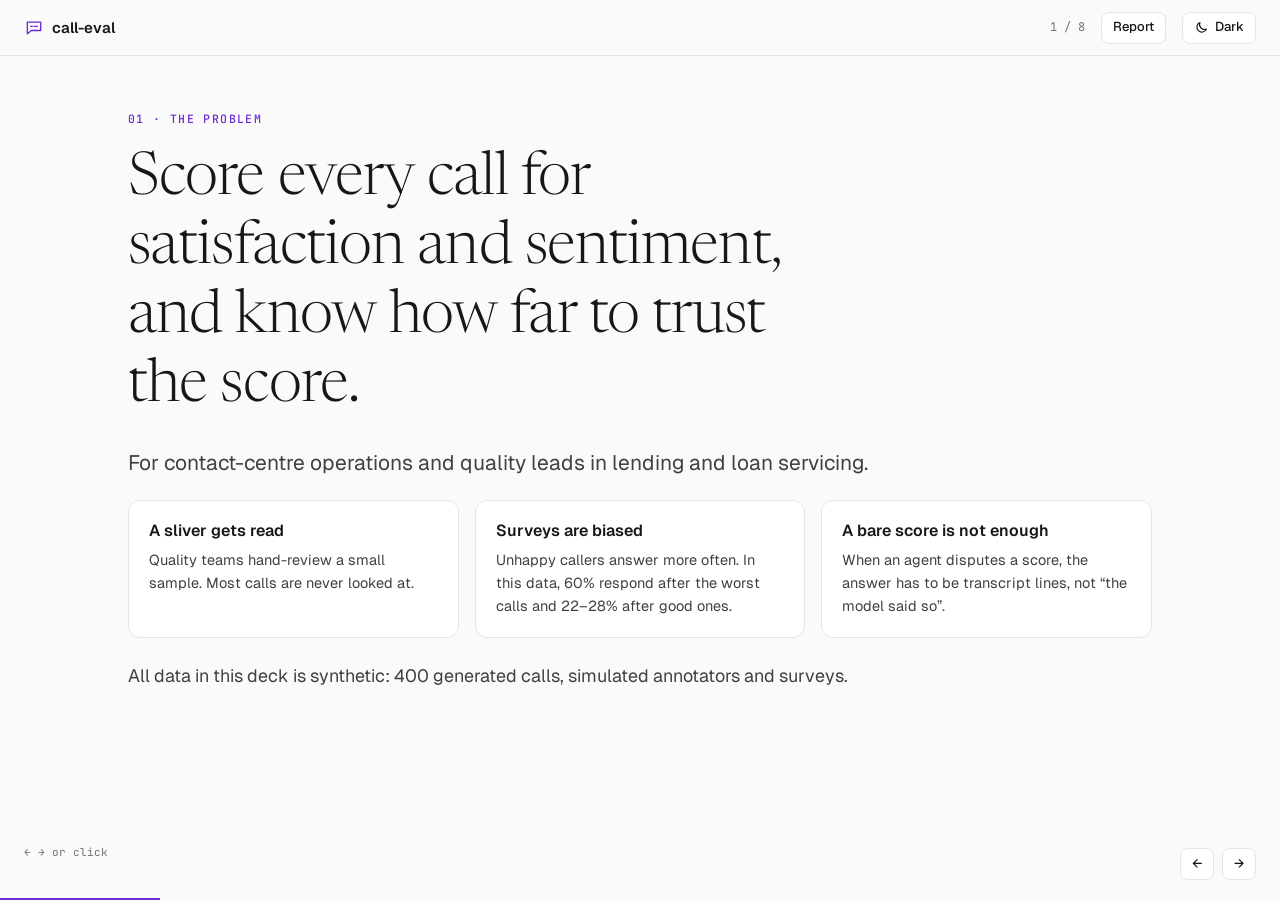
==== commit 7ed7e5fe: "README: live demo link, sentiment ceiling explained, results labelled synthetic; drop the look file" ====
--- a/docs/pitch.html
+++ b/docs/pitch.html
@@ -129,7 +129,7 @@
     <div class="res-grid">
       <div class="tiles">
         <div class="tile metric"><div class="k">Satisfaction agreement</div><div class="big-num">0.85<small>wκ</small></div><div class="d">Jev vs adjudicated, sealed holdout, 95% CI [0.78, 0.91]. Two humans agree at 0.87; Jev vs one annotator 0.76.</div></div>
-        <div class="tile metric"><div class="k">Sentiment agreement</div><div class="big-num">0.82<small>κ</small></div><div class="d">vs adjudicated, 95% CI [0.70, 0.91]. Two humans agree at 0.59.</div></div>
+        <div class="tile metric"><div class="k">Sentiment agreement</div><div class="big-num">0.82<small>κ</small></div><div class="d">vs adjudicated, 95% CI [0.70, 0.91]. Two humans agree at 0.59, but that is not like for like: the adjudicated label is the simulated truth, so compare against one annotator.</div></div>
         <div class="tile metric"><div class="k">Calibration error</div><div class="big-num">0.14<small>survey pts</small></div><div class="d">Out of fold, down from 0.23 raw, on 83 survey calls.</div></div>
         <div class="tile metric"><div class="k">Cost and speed</div><div class="big-num">$4.14<small>per 20k calls</small></div><div class="d">293 ms per call (p50); 20,000 calls in about 25 minutes.</div></div>
       </div>
--- a/docs/style.css
+++ b/docs/style.css
@@ -311,3 +311,16 @@
 
 .foot { padding-top: 40px; padding-bottom: 56px; margin-top: 72px; border-top: 1px solid var(--border); }
 .empty { color: var(--muted); padding: 40px 0; text-align: center; }
+
+/* one pipeline, two extractors */
+.dual { display: grid; gap: 14px; margin: 8px 0 28px; }
+.dual-pipe { display: flex; flex-wrap: wrap; align-items: center; gap: 8px; font-size: 13.5px; }
+.dual-pipe span { border: 1px solid var(--border); background: var(--surface); border-radius: 999px; padding: 6px 12px; color: var(--text-2); }
+.dual-pipe span.hl { background: var(--hl-outcome); color: var(--text); border-color: transparent; font-weight: 600; }
+.dual-pipe i { font-style: normal; color: var(--muted); }
+.dual-backends { display: grid; grid-template-columns: repeat(auto-fit, minmax(16rem, 1fr)); gap: 12px; }
+.dual-backends .be { border: 1px solid var(--border); background: var(--surface); border-radius: var(--radius); padding: 16px 18px; display: grid; gap: 6px; font-size: 13.5px; color: var(--text-2); min-width: 0; }
+.dual-backends .be b { color: var(--text); font-size: 14.5px; }
+.dual-backends dl { display: grid; grid-template-columns: auto 1fr; gap: 4px 14px; margin: 6px 0 0; }
+.dual-backends dt { color: var(--muted); }
+.dual-backends dd { margin: 0; font-family: var(--mono); color: var(--text); }
